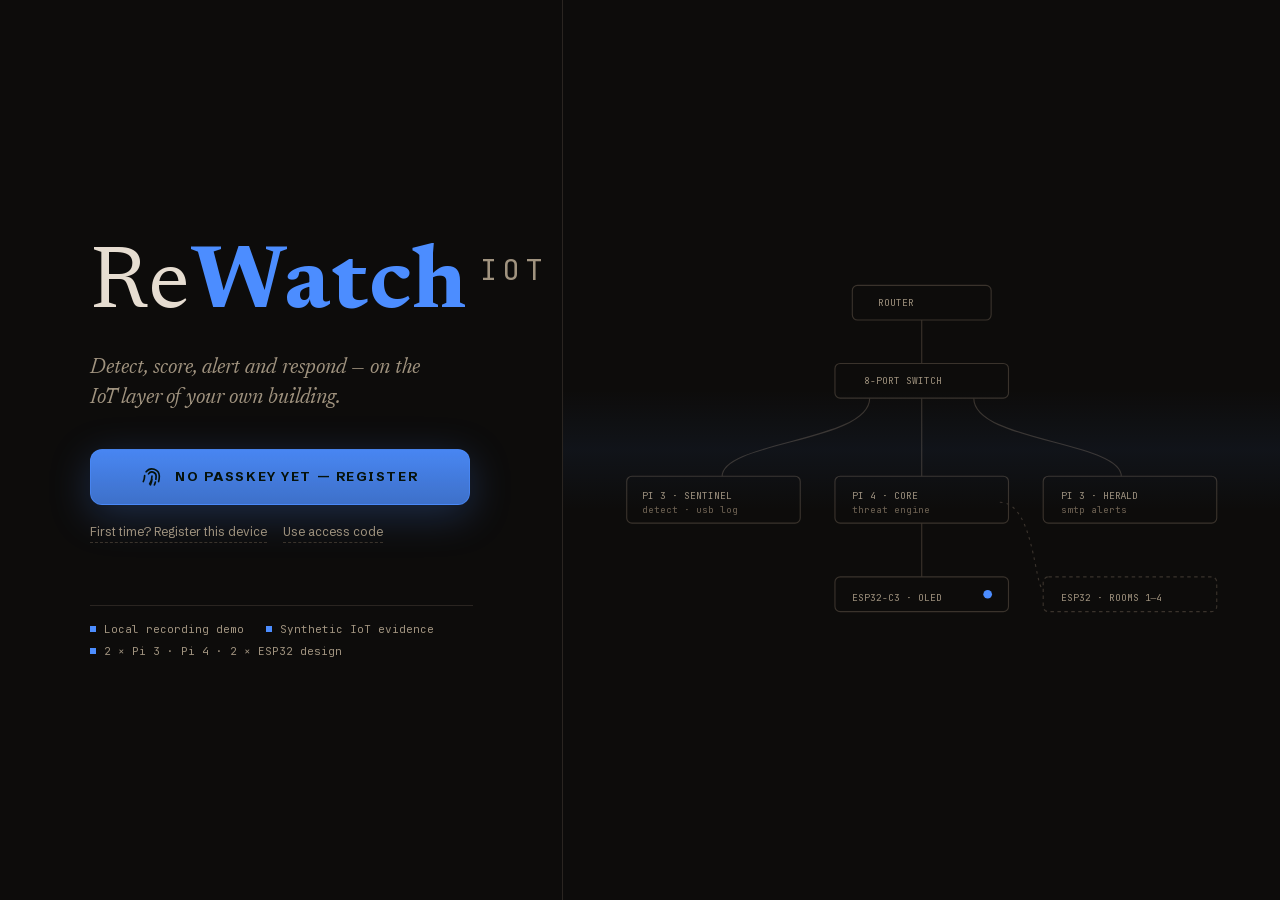
==== demo/web/index.html @ 4cba845a "feat: complete local IoT demo, trusted controls and deployment guides" ====
<!doctype html>
<html lang="en" data-band="BLUE">
<head>
<meta charset="utf-8">
<meta name="viewport" content="width=device-width,initial-scale=1">
<meta name="color-scheme" content="dark">
<meta name="theme-color" content="#0d0c0b">
<title>ReWatch IoT</title>
<link rel="icon" href="assets/favicon.svg" type="image/svg+xml">
<link rel="stylesheet" href="assets/rewatch.css">
<link rel="stylesheet" href="assets/devices.css">
</head>
<body>

<!-- ═══════════════════════ lock screen (passkey) ═══════════════════════ -->
<section id="lock" aria-label="Sign in">
  <div class="lk-left">
    <div class="wordmark">Re<b>Watch</b><sup>IOT</sup></div>
    <p class="tag">Detect, score, alert and respond — on the IoT layer of your own building.</p>
    <button class="btn-pk" id="lk-unlock" type="button">
      <svg viewBox="0 0 24 24" fill="none" stroke="currentColor" stroke-width="1.8" stroke-linecap="round"><path d="M12 11c0 3.5-1 6.5-2.6 8.6M8.2 8.6A4.5 4.5 0 0 1 16.5 11c0 1.2-.1 2.4-.3 3.5M5.6 6.4A8 8 0 0 1 20 11c0 2.3-.3 4.3-.8 6M4 10.5c-.1 2.6-.6 4.9-1.5 6.5M12 14.5c-.2 2.3-.8 4.4-1.7 6M15.7 17.5c-.3 1.2-.6 2.2-1.1 3.2"/></svg>
      <span id="lk-label">UNLOCK WITH PASSKEY</span>
    </button>
    <div class="lk-alt">
      <button type="button" id="lk-show-reg">First time? Register this device</button>
      <button type="button" id="lk-show-code">Use access code</button>
    </div>
    <form class="lk-form" id="lk-reg" hidden autocomplete="off">
      <input id="lk-token" placeholder="enrolment code from start.sh" aria-label="Enrolment code">
      <button type="submit">Register</button>
    </form>
    <form class="lk-form" id="lk-code" hidden autocomplete="off">
      <input id="lk-code-in" placeholder="access code" inputmode="numeric" aria-label="Access code">
      <button type="submit">Enter</button>
    </form>
    <div class="lk-msg" id="lk-msg" role="status"></div>
    <div class="lk-facts">
      <span>Local recording demo</span><span>Synthetic IoT evidence</span><span>2 × Pi 3 · Pi 4 · 2 × ESP32 design</span>
    </div>
  </div>
  <div class="lk-right" aria-hidden="true">
    <div class="lk-scan"></div>
    <svg viewBox="0 0 760 420" fill="none" stroke="#3a332c" stroke-width="1.3">
      <g font-family="JetBrains Mono, monospace" font-size="11" fill="#a0937f" stroke="none">
        <text x="330" y="44">ROUTER</text><text x="314" y="134">8-PORT SWITCH</text>
        <text x="58" y="266">PI 3 · SENTINEL</text><text x="58" y="282" fill="#6f6354">detect · usb log</text>
        <text x="300" y="266">PI 4 · CORE</text><text x="300" y="282" fill="#6f6354">threat engine</text>
        <text x="540" y="266">PI 3 · HERALD</text><text x="540" y="282" fill="#6f6354">smtp alerts</text>
        <text x="300" y="384">ESP32-C3 · OLED</text><text x="540" y="384">ESP32 · ROOMS 1–4</text>
      </g>
      <rect x="300" y="20" width="160" height="40" rx="6"/><rect x="280" y="110" width="200" height="40" rx="6"/>
      <path d="M380 60v50"/><path d="M320 150C320 200 150 200 150 240M380 150v90M440 150c0 50 170 50 170 90"/>
      <rect x="40" y="240" width="200" height="54" rx="6"/><rect x="280" y="240" width="200" height="54" rx="6"/><rect x="520" y="240" width="200" height="54" rx="6"/>
      <path d="M380 294v62"/><rect x="280" y="356" width="200" height="40" rx="6"/>
      <rect x="520" y="356" width="200" height="40" rx="6" stroke-dasharray="4 4"/>
      <path d="M470 270c40 0 40 100 50 100" stroke-dasharray="3 5"/>
      <circle cx="456" cy="376" r="5" fill="var(--accent)" stroke="none" class="fp-pulse"/>
    </svg>
  </div>
</section>

<!-- ═══════════════════════════ dashboard ═══════════════════════════ -->
<div id="app" hidden>
  <header class="top">
    <div class="wordmark">Re<b>Watch</b></div>
    <span class="pill connecting" id="conn"><i></i><span>CONNECTING</span></span>
    <span class="pill bandpill" id="bandpill"><i></i><span>—</span></span>
    <span class="sp"></span>
    <nav class="toplinks">
      <a href="reports.html">Reports · 5h</a>
      <a href="manual.html">Manual</a>
      <a href="debug.html">Debug</a>
      <button type="button" id="lock-btn">Lock</button>
    </nav>
    <span class="clock" id="clock">--:--:--</span>
  </header>

  <main class="grid">
    <!-- risk / threat engine -->
    <section class="panel p-risk" aria-label="Threat engine">
      <h2>Threat engine <small id="risk-sub">score 0–100</small></h2>
      <div class="risk-head">
        <div class="score" id="score">—<small>/100</small></div>
        <div>
          <div class="bandword" id="bandword">—</div>
        </div>
      </div>
      <div class="reason" id="reason">Waiting for the Pi 4 threat engine…</div>
      <div class="gwrap"><canvas id="graph"></canvas><span class="gleg" id="gleg">last 10 min</span></div>
      <div class="engine" aria-label="Risk engine contributions">
        <div class="eh"><span>Risk engine · live inputs</span><span id="eng-meta">½-life 60 s</span></div>
        <div class="contrib" id="contrib"></div>
        <div class="scale" id="scale"><b style="width:30%;background:var(--green)"></b><b style="width:40%;background:var(--yellow)"></b><b style="width:30%;background:var(--red)"></b><span class="needle" id="needle" style="left:0"></span></div>
        <div class="scale-l"><span>0 green</span><span>30 yellow</span><span>70 red</span><span>100</span></div>
      </div>
    </section>

    <!-- incident + indicator twin -->
    <section class="panel p-inc" aria-label="Incident response">
      <h2>Incident response <span class="sp"></span><small id="inc-id"></small></h2>
      <div id="inc"></div>
      <div class="hw">
        <div class="oled" title="Live twin of the ESP32-C3 OLED panel"><canvas id="oled" width="128" height="64"></canvas></div>
        <div class="hw-meta">
          <span><b>ESP32-C3 mini</b> · OLED + NeoPixel</span>
          <span class="neo"><i id="neo"></i><span id="neo-word">—</span></span>
          <span class="mono dim" id="hw-link">USB serial · 115200</span>
        </div>
      </div>
    </section>

    <!-- topology -->
    <section class="panel p-topo" aria-label="IoT topology">
      <h2>IoT topology <small id="topo-sub">logical relationships</small></h2>
      <p id="device-status" role="status">Loading device policy…</p>
      <div class="topology-layout"><div id="inventory-map" aria-label="Selectable IoT devices"></div><aside id="device-detail" aria-label="Selected device"></aside></div>
    </section>

    <!-- rooms -->
    <section class="panel" aria-label="IoT devices">
      <h2>Rooms · AC controllers <span class="sp"></span><small id="rooms-sub"></small></h2>
      <div class="rooms" id="rooms"></div>
    </section>

    <!-- events -->
    <section class="panel" aria-label="Alerts and events">
      <h2>Alerts &amp; events <span class="sp"></span><small id="ev-count"></small></h2>
      <div class="chips" id="chips">
        <button type="button" data-f="all" class="on">All</button>
        <button type="button" data-f="detect">Detections</button>
        <button type="button" data-f="incident">Incidents</button>
        <button type="button" data-f="mail">E-mail</button>
        <button type="button" data-f="system">System</button>
      </div>
      <ul class="feed" id="feed"></ul>
    </section>

    <!-- fleet -->
    <section class="panel" aria-label="Fleet">
      <h2>Fleet <span class="sp"></span><small id="fleet-sub"></small></h2>
      <div class="fleet" id="fleet"></div>
      <div class="ctrls" id="ctrls">
        <button class="btn" type="button" id="c-mail">Send test e-mail</button>
        <button class="btn" type="button" id="c-spike">Simulate: Room 1 AC spike</button>
        <button class="btn" type="button" id="c-reset">Simulate: restore setpoints</button>
        <button class="btn" type="button" id="c-replay">Replay recording sequence</button>
        <button class="btn" type="button" id="c-blackhat" aria-pressed="false">Black Hat feed: OFF</button>
        <button class="btn" type="button" id="c-firmware">Simulate firmware metadata change</button>
        <p id="c-note">SIMULATION · Start/replay: devices at 20 s → AC spike at 30 s → RED → 20 s to acknowledge. Refresh reconnects; Replay resets the shared scene, not saved reports. Black Hat feed is synthetic.</p>
        <p id="mail-status" role="status">E-mail previews only unless local SMTP is enabled. System summaries every 5 minutes.</p>
      </div>
    </section>
  </main>

  <footer class="strip">
    <span><b id="f-events">0</b> events · 5 h</span>
    <span><b id="f-open">0</b> open incident</span>
    <span>bus <b id="f-rate">0</b> msg/s</span>
    <span class="sp"></span>
    <span id="f-ver">ReWatch IoT</span>
  </footer>
</div>

<div id="flash"></div>
<div id="toast" aria-live="polite"></div>

<script src="assets/core.js"></script>
<script src="assets/devices.js"></script>
<script src="assets/live.js"></script>
</body>
</html>
---- demo/web/assets/rewatch.css ----
/* ReWatch IoT — operator console. Self-hosted fonts, no CDN, no framework. */
@font-face{font-family:"Schibsted Grotesk";src:url("fonts/schibsted-grotesk-var.woff2") format("woff2");font-weight:400 900;font-display:swap}
@font-face{font-family:"JetBrains Mono";src:url("fonts/jetbrains-mono-var.woff2") format("woff2");font-weight:100 800;font-display:swap}
@font-face{font-family:"Newsreader";src:url("fonts/newsreader-400.woff2") format("woff2");font-weight:400;font-display:swap}
@font-face{font-family:"Newsreader";src:url("fonts/newsreader-700.woff2") format("woff2");font-weight:700;font-display:swap}
@font-face{font-family:"Newsreader";src:url("fonts/newsreader-italic-400.woff2") format("woff2");font-weight:400;font-style:italic;font-display:swap}

:root{
  --bg:#0d0c0b; --bg-2:#11100e; --panel:#171512; --panel-2:#1c1916; --line:#2a2521; --line-2:#3a332c;
  --text:#e6ddd1; --muted:#a0937f; --dim:#6f6354;
  --green:#34d27b; --blue:#4c8dff; --yellow:#f2c230; --red:#ff4a3d; --purple:#b45cff;
  --accent:var(--green); --accent-rgb:52,210,123;
  --serif:"Newsreader","Times New Roman",serif;
  --sans:"Schibsted Grotesk",system-ui,Arial,sans-serif;
  --mono:"JetBrains Mono",ui-monospace,Menlo,Consolas,monospace;
  --r:10px; --gap:12px;
  color-scheme:dark;
}
html[data-band=BLUE]{--accent:var(--blue);--accent-rgb:76,141,255}
html[data-band=YELLOW]{--accent:var(--yellow);--accent-rgb:242,194,48}
html[data-band=RED]{--accent:var(--red);--accent-rgb:255,74,61}
html[data-band=PURPLE]{--accent:var(--purple);--accent-rgb:180,92,255}

*{box-sizing:border-box}
html,body{margin:0;height:100%}
body{background:var(--bg);color:var(--text);font:13px/1.45 var(--sans);-webkit-font-smoothing:antialiased;overflow-x:hidden}
body::before{content:"";position:fixed;inset:0;pointer-events:none;z-index:0;
  background:radial-gradient(1200px 600px at 15% -10%,rgba(var(--accent-rgb),.10),transparent 60%),
             radial-gradient(900px 500px at 110% 110%,rgba(var(--accent-rgb),.06),transparent 60%);
  transition:background 1s}
a{color:inherit}
button{font:inherit;color:inherit;cursor:pointer}
.mono{font-family:var(--mono)}
.dim{color:var(--dim)} .muted{color:var(--muted)}
[hidden]{display:none!important}
::selection{background:rgba(var(--accent-rgb),.3)}
:focus-visible{outline:2px solid rgba(var(--accent-rgb),.8);outline-offset:2px}

/* ── wordmark ─────────────────────────────────────────────────────────────── */
.wordmark{font-family:var(--serif);font-weight:400;letter-spacing:.02em;white-space:nowrap}
.wordmark b{font-weight:700;color:var(--accent);transition:color .6s}
.wordmark sup{font-family:var(--mono);font-size:.32em;letter-spacing:.2em;color:var(--muted);vertical-align:top;margin-left:.4em;position:relative;top:.5em}

/* ── lock screen ──────────────────────────────────────────────────────────── */
#lock{position:fixed;inset:0;z-index:50;display:grid;grid-template-columns:minmax(380px,44%) 1fr;background:var(--bg)}
#lock .lk-left{display:flex;flex-direction:column;justify-content:center;padding:0 7vw;border-right:1px solid var(--line);position:relative;z-index:1}
#lock .wordmark{font-size:clamp(56px,7vw,112px);line-height:1}
#lock .tag{font-family:var(--serif);font-style:italic;font-size:21px;color:var(--muted);margin:22px 0 34px;max-width:30ch}
.btn-pk{display:flex;align-items:center;justify-content:center;gap:12px;width:min(380px,100%);height:56px;border-radius:12px;border:1px solid rgba(var(--accent-rgb),.6);
  background:linear-gradient(180deg,rgba(var(--accent-rgb),.95),rgba(var(--accent-rgb),.78));color:#06120b;font-weight:700;letter-spacing:.12em;font-size:13px;
  box-shadow:0 10px 40px rgba(var(--accent-rgb),.25);transition:transform .15s,box-shadow .2s}
.btn-pk:hover{transform:translateY(-1px);box-shadow:0 14px 50px rgba(var(--accent-rgb),.35)}
.btn-pk svg{width:22px;height:22px}
.lk-alt{margin-top:16px;display:flex;gap:16px;flex-wrap:wrap;font-size:12px;color:var(--muted)}
.lk-alt button{background:none;border:0;border-bottom:1px dashed var(--line-2);padding:2px 0;color:var(--muted)}
.lk-alt button:hover{color:var(--text)}
.lk-form{margin-top:14px;display:flex;gap:8px;width:min(380px,100%)}
.lk-form input{flex:1;height:40px;border-radius:8px;border:1px solid var(--line-2);background:var(--panel);color:var(--text);padding:0 12px;font:13px var(--mono)}
.lk-form button{height:40px;border-radius:8px;border:1px solid var(--line-2);background:var(--panel-2);padding:0 14px}
.lk-msg{min-height:20px;margin-top:12px;font:12px var(--mono);color:var(--muted)}
.lk-msg.err{color:var(--red)}
.lk-facts{margin-top:30px;padding-top:16px;border-top:1px solid var(--line);display:flex;flex-wrap:wrap;gap:8px 22px;font:11px var(--mono);color:var(--muted)}
.lk-facts span::before{content:"";display:inline-block;width:6px;height:6px;background:var(--accent);margin-right:8px;vertical-align:1px}
#lock .lk-right{position:relative;display:flex;align-items:center;justify-content:center;overflow:hidden}
#lock .lk-right svg{width:min(760px,92%);height:auto}
.lk-scan{position:absolute;left:0;right:0;height:120px;background:linear-gradient(180deg,transparent,rgba(var(--accent-rgb),.06),transparent);animation:scan 6s linear infinite;pointer-events:none}
@keyframes scan{from{top:-120px}to{top:100%}}
.fp-pulse{animation:fp 1.2s ease-in-out infinite}
@keyframes fp{50%{opacity:.35}}

/* ── app chrome ───────────────────────────────────────────────────────────── */
#app{position:relative;z-index:1;min-height:100vh;display:flex;flex-direction:column}
header.top{height:52px;display:flex;align-items:center;gap:14px;padding:0 18px;border-bottom:1px solid var(--line);background:rgba(13,12,11,.85);backdrop-filter:blur(10px);position:sticky;top:0;z-index:10}
header.top .wordmark{font-size:24px}
.pill{display:inline-flex;align-items:center;gap:7px;height:26px;padding:0 11px;border-radius:999px;border:1px solid var(--line-2);font:600 11px var(--mono);letter-spacing:.1em;text-transform:uppercase;white-space:nowrap}
.pill i{width:7px;height:7px;border-radius:50%;background:currentColor;box-shadow:0 0 10px currentColor}
.pill.live{color:var(--green)} .pill.stale{color:var(--yellow)} .pill.offline{color:var(--red)} .pill.connecting{color:var(--blue)}
.pill.live i{animation:breathe 2s ease-in-out infinite}
@keyframes breathe{50%{opacity:.35}}
.bandpill{color:var(--accent);border-color:rgba(var(--accent-rgb),.5);background:rgba(var(--accent-rgb),.10)}
html[data-band=RED] .bandpill{animation:redblink .5s steps(2,start) infinite}
@keyframes redblink{to{background:rgba(var(--accent-rgb),.35)}}
.sp{flex:1}
.toplinks{display:flex;gap:4px}
.toplinks a,.toplinks button{display:inline-flex;align-items:center;height:30px;padding:0 12px;border-radius:8px;border:1px solid transparent;background:none;text-decoration:none;color:var(--muted);font:600 11px var(--sans);letter-spacing:.12em;text-transform:uppercase}
.toplinks a:hover,.toplinks button:hover{color:var(--text);border-color:var(--line-2)}
.clock{font:500 13px var(--mono);color:var(--muted);min-width:9ch;text-align:right}

main.grid{flex:1;display:grid;gap:var(--gap);padding:var(--gap);
  grid-template-columns:minmax(0,1fr) minmax(0,1fr) minmax(0,1.25fr);
  grid-template-rows:minmax(430px,auto) minmax(330px,1fr)}
.panel{position:relative;background:linear-gradient(180deg,var(--panel),var(--bg-2));border:1px solid var(--line);border-radius:var(--r);padding:14px 16px;min-width:0;overflow:hidden}
.panel>h2{margin:0 0 10px;display:flex;align-items:center;gap:8px;font:700 11px var(--sans);letter-spacing:.16em;text-transform:uppercase;color:var(--muted)}
.panel>h2 small{font:500 10px var(--mono);letter-spacing:.04em;text-transform:none;color:var(--dim)}
.panel>h2 .sp{flex:1}
.p-risk{border-top:2px solid rgba(var(--accent-rgb),.7);transition:border-color .6s}

/* ── risk ─────────────────────────────────────────────────────────────────── */
.risk-head{display:flex;align-items:flex-end;gap:16px}
.score{font:700 92px/0.85 var(--serif);color:var(--accent);font-variant-numeric:tabular-nums;transition:color .6s;text-shadow:0 0 40px rgba(var(--accent-rgb),.25)}
.score small{font:500 18px var(--mono);color:var(--dim);margin-left:6px}
.bandword{font:700 22px var(--serif);color:var(--accent);letter-spacing:.06em}
.reason{font:italic 16px/1.35 var(--serif);color:var(--muted);margin-top:4px;min-height:44px;max-width:44ch}
.gwrap{position:relative;margin-top:10px;height:150px;border-radius:8px;background:rgba(0,0,0,.25);border:1px solid var(--line)}
.gwrap canvas{position:absolute;inset:0;width:100%;height:100%}
.gleg{position:absolute;left:10px;bottom:6px;font:10px var(--mono);color:var(--dim)}

/* the risk-engine patch: frosted glass that floats over the graph corner */
.engine{position:relative;margin-top:12px;padding:12px 14px;border-radius:10px;border:1px solid rgba(255,255,255,.07);
  background:linear-gradient(135deg,rgba(var(--accent-rgb),.10),rgba(255,255,255,.02));backdrop-filter:blur(14px) saturate(130%);-webkit-backdrop-filter:blur(14px) saturate(130%);
  box-shadow:inset 0 1px 0 rgba(255,255,255,.05),0 10px 30px rgba(0,0,0,.25)}
.engine::before{content:"";position:absolute;inset:-30px;z-index:-1;background:radial-gradient(160px 80px at 20% 30%,rgba(var(--accent-rgb),.25),transparent 70%);filter:blur(24px)}
.engine .eh{display:flex;justify-content:space-between;font:700 10px var(--sans);letter-spacing:.16em;text-transform:uppercase;color:var(--muted);margin-bottom:8px}
.engine .eh span:last-child{font:500 10px var(--mono);letter-spacing:0;text-transform:none;color:var(--dim)}
.contrib{display:grid;grid-template-columns:86px 1fr 34px;gap:4px 10px;align-items:center;font-size:12px}
.contrib .k{font:600 10px var(--mono);text-transform:uppercase;color:var(--muted);letter-spacing:.06em;overflow:hidden;text-overflow:ellipsis;white-space:nowrap}
.contrib .bar{height:6px;border-radius:3px;background:rgba(255,255,255,.06);overflow:hidden}
.contrib .bar i{display:block;height:100%;border-radius:3px;background:var(--accent);transition:width .6s cubic-bezier(.2,.8,.2,1)}
.contrib .v{font:600 11px var(--mono);text-align:right}
.contrib .t{grid-column:1/-1;margin:-2px 0 4px;font-size:11px;color:var(--dim);white-space:nowrap;overflow:hidden;text-overflow:ellipsis}
.engine .quiet{font:italic 14px var(--serif);color:var(--dim)}
.scale{display:flex;margin-top:10px;height:6px;border-radius:3px;overflow:hidden;position:relative}
.scale b{display:block;height:100%}
.scale .needle{position:absolute;top:-4px;width:2px;height:14px;background:var(--text);border-radius:1px;transition:left .6s cubic-bezier(.2,.8,.2,1);box-shadow:0 0 8px var(--text)}
.scale-l{display:flex;justify-content:space-between;font:10px var(--mono);color:var(--dim);margin-top:4px}

/* ── incident ─────────────────────────────────────────────────────────────── */
.p-inc{display:flex;flex-direction:column}
.inc-body{display:flex;gap:18px;align-items:center}
.ring{position:relative;width:150px;height:150px;flex:none}
.ring svg{width:100%;height:100%;transform:rotate(-90deg)}
.ring .rv{position:absolute;inset:0;display:flex;flex-direction:column;align-items:center;justify-content:center}
.ring .rv b{font:700 34px var(--mono);font-variant-numeric:tabular-nums}
.ring .rv span{font:600 10px var(--sans);letter-spacing:.14em;text-transform:uppercase;color:var(--muted)}
.inc-txt h3{margin:0 0 6px;font:700 19px/1.25 var(--serif)}
.inc-txt p{margin:0;color:var(--muted);font-size:12px}
.steps{display:flex;gap:6px;margin:14px 0 12px;flex-wrap:wrap}
.step{flex:1;min-width:88px;padding:7px 9px;border-radius:8px;border:1px solid var(--line);background:rgba(0,0,0,.2);font-size:11px;color:var(--dim);transition:all .4s}
.step b{display:block;font:600 9px var(--mono);letter-spacing:.12em;text-transform:uppercase;margin-bottom:2px}
.step.done{color:var(--text);border-color:rgba(var(--accent-rgb),.45);background:rgba(var(--accent-rgb),.08)}
.step.now{color:var(--text);border-color:var(--accent);box-shadow:0 0 0 1px rgba(var(--accent-rgb),.35),0 0 24px rgba(var(--accent-rgb),.18)}
.inc-act{display:flex;gap:8px;margin-top:auto}
.btn{height:44px;padding:0 18px;border-radius:10px;border:1px solid var(--line-2);background:var(--panel-2);font:700 12px var(--sans);letter-spacing:.14em;text-transform:uppercase;transition:all .15s}
.btn:hover:not(:disabled){border-color:var(--text)}
.btn:disabled{opacity:.35;cursor:not-allowed}
.btn.primary{flex:1;background:var(--accent);border-color:var(--accent);color:#0b0a09;box-shadow:0 8px 30px rgba(var(--accent-rgb),.3)}
.btn.primary:not(:disabled){animation:ackpulse 1.6s ease-in-out infinite}
@keyframes ackpulse{50%{box-shadow:0 8px 40px rgba(var(--accent-rgb),.55)}}
.calm{display:flex;align-items:center;gap:16px;padding:6px 0 12px}
.calm .shield{width:64px;height:64px;color:var(--accent)}
.calm h3{margin:0;font:700 19px var(--serif)} .calm p{margin:2px 0 0;color:var(--muted);font-size:12px}
.hw{display:flex;gap:16px;align-items:center;margin-top:14px;padding-top:12px;border-top:1px solid var(--line)}
.oled{flex:none;padding:8px;border-radius:8px;background:#050506;border:1px solid #26262a;box-shadow:inset 0 0 20px rgba(0,0,0,.8)}
.oled canvas{display:block;width:256px;height:128px;image-rendering:pixelated}
.hw-meta{font-size:12px;color:var(--muted);display:flex;flex-direction:column;gap:8px}
.hw-meta b{color:var(--text);font-weight:600}
.neo{display:flex;align-items:center;gap:10px}
.neo i{width:18px;height:18px;border-radius:50%;background:#111;border:1px solid #333;transition:background .08s,box-shadow .08s}

/* ── topology ─────────────────────────────────────────────────────────────── */
.p-topo{grid-row:span 1}
#topo{width:100%;height:calc(100% - 26px);min-height:380px}
#topo text{font-family:var(--mono)}
.t-node rect{fill:#141210;stroke:var(--line-2);stroke-width:1.2;transition:stroke .4s,fill .4s}
.t-node .tt{fill:var(--text);font-size:11px;font-weight:700;font-family:var(--sans)}
.t-node .ts{fill:var(--muted);font-size:9.5px}
.t-node .led{transition:fill .3s}
.t-node.off rect{stroke-dasharray:4 3;opacity:.6}
.t-node.warn rect{stroke:var(--yellow);fill:rgba(242,194,48,.07)}
.t-node.crit rect{stroke:var(--red);fill:rgba(255,74,61,.10);animation:critstroke .5s steps(2,start) infinite}
.t-node.fix rect{stroke:var(--purple);fill:rgba(180,92,255,.10)}
.t-node.atk rect{stroke:var(--red);fill:rgba(255,74,61,.08)}
@keyframes critstroke{to{stroke:rgba(255,74,61,.25)}}
.t-edge{fill:none;stroke:#3a332c;stroke-width:1.4}
.t-edge.wifi{stroke-dasharray:3 4}
.t-edge.hot{stroke:var(--accent)}
.t-port{fill:var(--dim);font-size:9px}
.t-pkt{fill:var(--accent);filter:drop-shadow(0 0 4px var(--accent))}
.t-zone{fill:rgba(255,255,255,.015);stroke:var(--line);stroke-dasharray:2 5}
.t-zl{fill:var(--dim);font-size:9.5px;letter-spacing:.12em}

/* ── rooms ────────────────────────────────────────────────────────────────── */
.rooms{display:grid;grid-template-columns:repeat(2,minmax(0,1fr));gap:10px}
.room{position:relative;padding:11px 12px 8px;border-radius:9px;border:1px solid var(--line);background:rgba(0,0,0,.18);transition:border-color .4s,background .4s}
.room .rn{display:flex;justify-content:space-between;align-items:center;font:600 11px var(--sans);letter-spacing:.1em;text-transform:uppercase;color:var(--muted)}
.room .rt{font:700 30px/1.1 var(--mono);font-variant-numeric:tabular-nums;margin-top:4px}
.room .rt small{font-size:13px;color:var(--dim);margin-left:2px}
.room .rs{font:11px var(--mono);color:var(--dim);display:flex;justify-content:space-between}
.room canvas{display:block;width:100%;height:36px;margin-top:4px}
.room.warn{border-color:rgba(242,194,48,.6);background:rgba(242,194,48,.05)}
.room.warn .rt{color:var(--yellow)}
.room.critical{border-color:var(--red);background:rgba(255,74,61,.08);animation:roomcrit 1s ease-in-out infinite}
.room.critical .rt{color:var(--red)}
.room.off{opacity:.45}
@keyframes roomcrit{50%{background:rgba(255,74,61,.16)}}
.vchip{font:600 9px var(--mono);letter-spacing:.06em;padding:2px 6px;border-radius:4px;border:1px solid var(--line-2);color:var(--dim)}
.vchip.ok{color:var(--green);border-color:rgba(52,210,123,.4)}
.vchip.bad{color:var(--red);border-color:rgba(255,74,61,.5)}
.empty{padding:26px 8px;text-align:center;color:var(--dim);font:italic 15px var(--serif)}
.empty code{font:11px var(--mono);font-style:normal;color:var(--muted)}

/* ── events ───────────────────────────────────────────────────────────────── */
.chips{display:flex;gap:4px;margin-bottom:8px;flex-wrap:wrap}
.chips button{height:24px;padding:0 9px;border-radius:6px;border:1px solid var(--line);background:none;color:var(--muted);font:600 10px var(--sans);letter-spacing:.1em;text-transform:uppercase}
.chips button.on{color:var(--text);border-color:var(--accent);background:rgba(var(--accent-rgb),.10)}
.feed{list-style:none;margin:0;padding:0;overflow:auto;max-height:calc(100% - 64px);scrollbar-width:thin;scrollbar-color:var(--line-2) transparent}
.feed li{display:grid;grid-template-columns:8px 64px 1fr;gap:10px;align-items:start;padding:7px 4px;border-bottom:1px solid rgba(255,255,255,.04);animation:rowin .35s ease-out}
.feed li .d{width:8px;height:8px;border-radius:2px;margin-top:5px;background:var(--dim)}
.feed li .tm{font:11px var(--mono);color:var(--dim)}
.feed li .tx{font-size:12.5px;line-height:1.35}
.feed li .tx small{display:block;font:10px var(--mono);color:var(--dim);margin-top:1px;text-transform:uppercase;letter-spacing:.06em}
.feed li.s-critical .d{background:var(--red);box-shadow:0 0 8px var(--red)}
.feed li.s-high .d{background:#ff7a3d}
.feed li.s-medium .d{background:var(--yellow)}
.feed li.s-low .d{background:var(--blue)}
.feed li.s-info .d{background:var(--green)}
.feed li.k-action .d{background:var(--purple);box-shadow:0 0 8px var(--purple)}
@keyframes rowin{from{opacity:0;transform:translateY(-4px)}}

/* ── fleet ────────────────────────────────────────────────────────────────── */
.fleet{display:grid;grid-template-columns:repeat(2,minmax(0,1fr));gap:8px}
.node{padding:9px 11px;border-radius:9px;border:1px solid var(--line);background:rgba(0,0,0,.18)}
.node .nh{display:flex;align-items:center;gap:8px;font:700 12px var(--sans)}
.node .nh i{width:8px;height:8px;border-radius:50%;background:var(--dim)}
.node.on .nh i{background:var(--green);box-shadow:0 0 8px var(--green);animation:breathe 2.4s ease-in-out infinite}
.node.off .nh i{background:var(--blue)}
.node.off{border-style:dashed}
.node .nr{font:10px var(--mono);color:var(--dim);margin-top:3px;white-space:nowrap;overflow:hidden;text-overflow:ellipsis}
.node .nk{font:11px var(--mono);color:var(--muted);margin-top:4px;line-height:1.5}
.node .nk .bad{color:var(--red)} .node .nk .ok{color:var(--green)}
.ctrls{display:flex;gap:6px;flex-wrap:wrap;margin-top:12px;padding-top:10px;border-top:1px solid var(--line)}
.ctrls .btn{height:34px;font-size:10.5px;padding:0 12px}
.ctrls p{width:100%;margin:2px 0 0;font:11px var(--mono);color:var(--dim)}

footer.strip{display:flex;gap:22px;align-items:center;padding:8px 18px;border-top:1px solid var(--line);font:11px var(--mono);color:var(--dim)}
footer.strip b{color:var(--text);font-weight:600}

/* toast */
#toast{position:fixed;right:18px;bottom:46px;z-index:40;display:flex;flex-direction:column;gap:8px;align-items:flex-end}
#toast div{max-width:420px;padding:10px 14px;border-radius:10px;background:rgba(23,21,18,.95);border:1px solid var(--line-2);border-left:3px solid var(--accent);font-size:12.5px;box-shadow:0 10px 30px rgba(0,0,0,.4);animation:rowin .3s}

/* band flash overlay when the band changes */
#flash{position:fixed;inset:0;pointer-events:none;z-index:30;box-shadow:inset 0 0 0 0 rgba(var(--accent-rgb),0);transition:box-shadow .2s}
#flash.on{box-shadow:inset 0 0 120px 10px rgba(var(--accent-rgb),.35)}
html[data-band=RED] #flash{animation:edge 1s ease-in-out infinite}
html[data-band=PURPLE] #flash{box-shadow:inset 0 0 140px 6px rgba(180,92,255,.28)}
@keyframes edge{50%{box-shadow:inset 0 0 120px 6px rgba(255,74,61,.28)}}

/* ── responsive ───────────────────────────────────────────────────────────── */
@media (max-width:1400px){main.grid{grid-template-columns:repeat(2,minmax(0,1fr));grid-template-rows:auto}.p-topo{grid-column:1/-1}#topo{min-height:420px}}
@media (max-width:860px){
  main.grid{grid-template-columns:1fr;padding:10px}
  #lock{grid-template-columns:1fr}#lock .lk-right{display:none}#lock .lk-left{padding:0 22px}
  .toplinks{display:none}.score{font-size:72px}.oled canvas{width:192px;height:96px}
  .inc-body{flex-direction:column;align-items:flex-start}
}
@media (prefers-reduced-motion:reduce){*{animation:none!important;transition:none!important}}
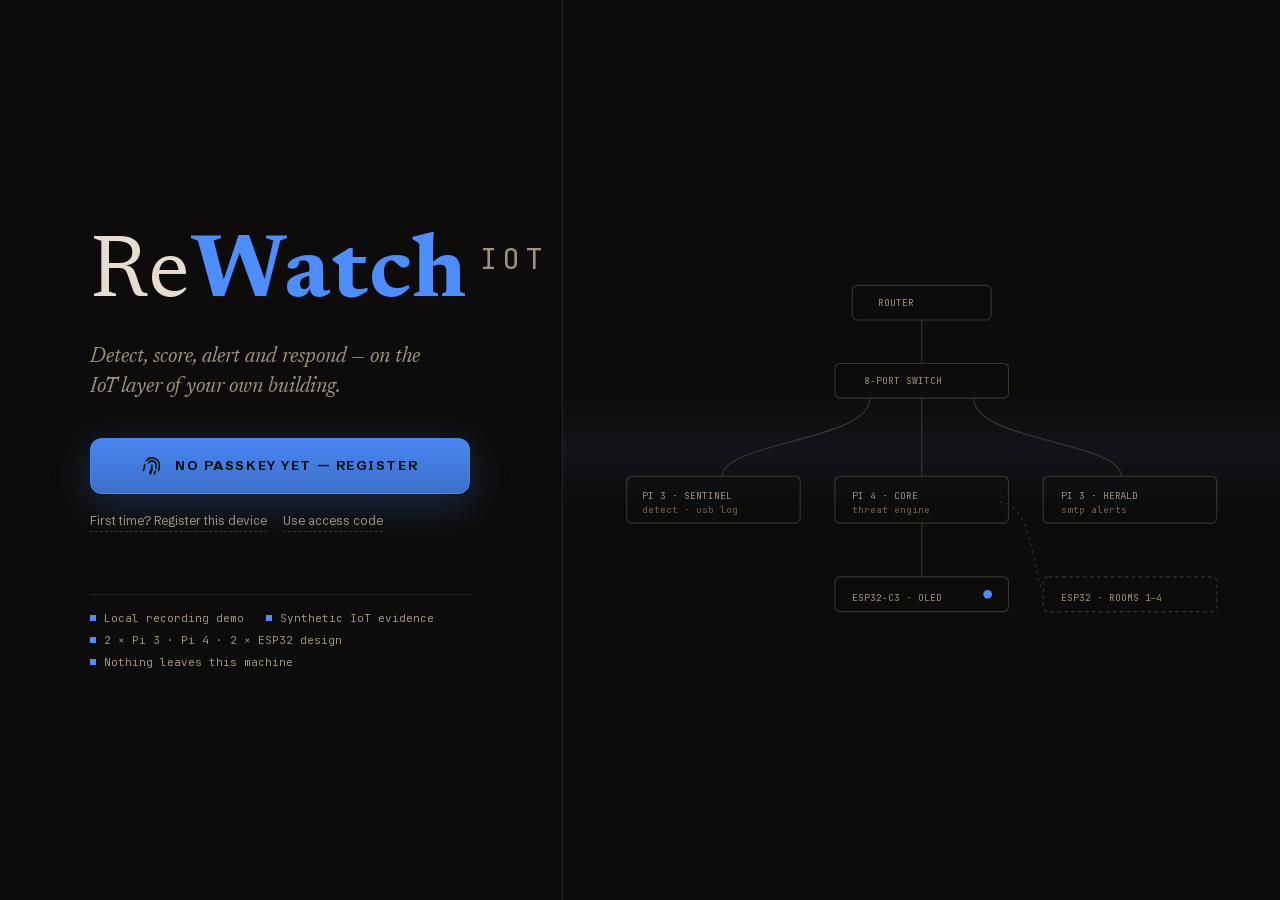
==== commit 9de8c62b: "feat: six-panel operator dashboard with black-box and IoT diagrams Single-screen 3x2 layout: semicir" ====
--- a/demo/web/index.html
+++ b/demo/web/index.html
@@ -10,7 +10,7 @@
 <link rel="stylesheet" href="assets/rewatch.css">
 <link rel="stylesheet" href="assets/devices.css">
 </head>
-<body>
+<body class="dashboard">
 
 <!-- ═══════════════════════ lock screen (passkey) ═══════════════════════ -->
 <section id="lock" aria-label="Sign in">
@@ -35,7 +35,7 @@
     </form>
     <div class="lk-msg" id="lk-msg" role="status"></div>
     <div class="lk-facts">
-      <span>Local recording demo</span><span>Synthetic IoT evidence</span><span>2 × Pi 3 · Pi 4 · 2 × ESP32 design</span>
+      <span>Local recording demo</span><span>Synthetic IoT evidence</span><span>2 × Pi 3 · Pi 4 · 2 × ESP32 design</span><span>Nothing leaves this machine</span>
     </div>
   </div>
   <div class="lk-right" aria-hidden="true">
@@ -76,79 +76,92 @@
   </header>
 
   <main class="grid">
-    <!-- risk / threat engine -->
-    <section class="panel p-risk" aria-label="Threat engine">
-      <h2>Threat engine <small id="risk-sub">score 0–100</small></h2>
-      <div class="risk-head">
-        <div class="score" id="score">—<small>/100</small></div>
-        <div>
-          <div class="bandword" id="bandword">—</div>
+    <!-- 01 ─────────────────────────────────────────────────────────── -->
+    <section class="panel p-risk" data-panel="risk" aria-label="Risk">
+      <h2><span class="section-number">01</span> Risk <small id="risk-sub">score 0–100</small></h2>
+      <div class="risk-dial">
+        <div class="gauge" id="gauge" aria-label="Threat score dial"></div>
+        <div class="risk-readout">
+          <div class="big-score"><span id="score-num">0</span><span class="score-unit">/ 100</span></div>
+          <div class="big-band" id="band-big">—</div>
+          <p class="reason" id="reason">Waiting for the Pi 4 threat engine…</p>
         </div>
       </div>
-      <div class="reason" id="reason">Waiting for the Pi 4 threat engine…</div>
-      <div class="gwrap"><canvas id="graph"></canvas><span class="gleg" id="gleg">last 10 min</span></div>
+      <div class="gwrap">
+        <canvas id="graph" aria-label="Score history — hover for the score and alert at that time"></canvas>
+        <div class="graph-tip" id="graph-tip" hidden></div>
+        <span class="gleg" id="gleg">last 10 min</span>
+      </div>
       <div class="engine" aria-label="Risk engine contributions">
         <div class="eh"><span>Risk engine · live inputs</span><span id="eng-meta">½-life 60 s</span></div>
         <div class="contrib" id="contrib"></div>
-        <div class="scale" id="scale"><b style="width:30%;background:var(--green)"></b><b style="width:40%;background:var(--yellow)"></b><b style="width:30%;background:var(--red)"></b><span class="needle" id="needle" style="left:0"></span></div>
-        <div class="scale-l"><span>0 green</span><span>30 yellow</span><span>70 red</span><span>100</span></div>
       </div>
     </section>
 
-    <!-- incident + indicator twin -->
-    <section class="panel p-inc" aria-label="Incident response">
-      <h2>Incident response <span class="sp"></span><small id="inc-id"></small></h2>
+    <!-- 02 ─────────────────────────────────────────────────────────── -->
+    <section class="panel p-alerts" data-panel="alerts" aria-label="Alerts">
+      <h2><span class="section-number">02</span> Alerts <span class="sp"></span><small id="inc-id"></small></h2>
       <div id="inc"></div>
-      <div class="hw">
+      <div class="chips" id="chips" aria-label="Filter alerts">
+        <button type="button" data-f="all" class="on">All</button>
+        <button type="button" data-f="detect">Detect</button>
+        <button type="button" data-f="incident">Incident</button>
+        <button type="button" data-f="mail">E-mail</button>
+        <button type="button" data-f="system">System</button>
+      </div>
+      <ul class="feed" id="feed" aria-label="Alert page"></ul>
+      <div class="pager"><small id="ev-count"></small><span class="sp"></span><button id="events-prev" type="button" aria-label="Previous alerts">←</button><span id="events-page">0 / 0</span><button id="events-next" type="button" aria-label="Next alerts">→</button></div>
+    </section>
+
+    <!-- 03 ─────────────────────────────────────────────────────────── -->
+    <section class="panel p-blackbox" data-panel="blackbox" aria-label="BlackBox">
+      <h2><span class="section-number">03</span> BlackBox <small>inside the box</small></h2>
+      <div class="bb-wrap" id="blackbox" aria-label="Board schematic and packet flow"></div>
+      <p class="topology-note">Logical wiring · pulses are the local bus, not a sniffed packet trace.</p>
+    </section>
+
+    <!-- 04 ─────────────────────────────────────────────────────────── -->
+    <section class="panel p-connections" data-panel="connections" aria-label="IoT connections">
+      <h2><span class="section-number">04</span> IoT connections <small id="iot-sub">0 devices</small></h2>
+      <div class="im-wrap" id="iotmap" aria-label="External IoT devices and their links"></div>
+      <p class="topology-note">Select a device below to inspect it in section 06.</p>
+    </section>
+
+    <!-- 05 ─────────────────────────────────────────────────────────── -->
+    <section class="panel p-controls" data-panel="controls" aria-label="Controls">
+      <h2><span class="section-number">05</span> Controls <small>operator actions</small></h2>
+      <div class="btn-grid">
+        <button class="btn" type="button" id="btn-demo" title="Simulate an AC spike on the Room 1 rig">▶ Simulate · AC start/stop</button>
+        <button class="btn" type="button" id="btn-clear" title="Clear the on-screen feed and reset setpoints — stored evidence is untouched">✕ Clear · reset view</button>
+        <button class="btn" type="button" id="btn-export" title="Download the last 5 hours of evidence as Markdown">⭳ Export · logs .md</button>
+        <button class="btn" type="button" id="btn-refresh" title="Re-check every device link and the broker">↻ Refresh · recheck links</button>
+        <button class="btn" type="button" id="btn-oled" aria-expanded="false" aria-controls="oled-preview" title="Show what the ESP32-C3 OLED and NeoPixel display right now">▣ OLED + LED</button>
+        <button class="btn" type="button" id="btn-mail" title="Ask Herald to send a test e-mail">✉ Mail test</button>
+        <a class="btn" href="reports.html" title="Open the 5-hour evidence report">▤ Evidence · 5h</a>
+        <button class="btn" type="button" id="btn-replay" title="Restart the scripted sequence — the scene only">⟲ Replay sequence</button>
+        <button class="btn" type="button" id="btn-blackhat" aria-pressed="false" title="Toggle the synthetic detection feed">Black Hat feed: OFF</button>
+        <button class="btn" type="button" id="btn-firmware" title="Simulate a device reporting a new firmware version">⇅ Firmware drill</button>
+      </div>
+      <div class="oled-preview" id="oled-preview" hidden>
         <div class="oled" title="Live twin of the ESP32-C3 OLED panel"><canvas id="oled" width="128" height="64"></canvas></div>
         <div class="hw-meta">
           <span><b>ESP32-C3 mini</b> · OLED + NeoPixel</span>
           <span class="neo"><i id="neo"></i><span id="neo-word">—</span></span>
-          <span class="mono dim" id="hw-link">USB serial · 115200</span>
+          <span class="mono dim">USB serial · 115200</span>
+          <span class="mono dim">GREEN steady · YELLOW 2 Hz · RED 4 Hz · PURPLE 1 Hz · BLUE 0.5 Hz blink</span>
         </div>
       </div>
+      <p id="mail-status" role="status">E-mail preview only · system summaries every 5 min.</p>
+      <p id="c-note">SIMULATION · discovery 20 s → spike 30 s → ACK 20 s. Refresh reconnects; Replay restarts the scene.</p>
+      <p id="ctl-note" role="status">Buttons act on the running simulation; nothing here deletes stored evidence.</p>
     </section>
 
-    <!-- topology -->
-    <section class="panel p-topo" aria-label="IoT topology">
-      <h2>IoT topology <small id="topo-sub">logical relationships</small></h2>
+    <!-- 06 ─────────────────────────────────────────────────────────── -->
+    <section class="panel p-details" data-panel="details" aria-label="IoT details">
+      <h2><span class="section-number">06</span> IoT details <small>selected in section 04</small></h2>
       <p id="device-status" role="status">Loading device policy…</p>
-      <div class="topology-layout"><div id="inventory-map" aria-label="Selectable IoT devices"></div><aside id="device-detail" aria-label="Selected device"></aside></div>
-    </section>
-
-    <!-- rooms -->
-    <section class="panel" aria-label="IoT devices">
-      <h2>Rooms · AC controllers <span class="sp"></span><small id="rooms-sub"></small></h2>
-      <div class="rooms" id="rooms"></div>
-    </section>
-
-    <!-- events -->
-    <section class="panel" aria-label="Alerts and events">
-      <h2>Alerts &amp; events <span class="sp"></span><small id="ev-count"></small></h2>
-      <div class="chips" id="chips">
-        <button type="button" data-f="all" class="on">All</button>
-        <button type="button" data-f="detect">Detections</button>
-        <button type="button" data-f="incident">Incidents</button>
-        <button type="button" data-f="mail">E-mail</button>
-        <button type="button" data-f="system">System</button>
-      </div>
-      <ul class="feed" id="feed"></ul>
-    </section>
-
-    <!-- fleet -->
-    <section class="panel" aria-label="Fleet">
-      <h2>Fleet <span class="sp"></span><small id="fleet-sub"></small></h2>
-      <div class="fleet" id="fleet"></div>
-      <div class="ctrls" id="ctrls">
-        <button class="btn" type="button" id="c-mail">Send test e-mail</button>
-        <button class="btn" type="button" id="c-spike">Simulate: Room 1 AC spike</button>
-        <button class="btn" type="button" id="c-reset">Simulate: restore setpoints</button>
-        <button class="btn" type="button" id="c-replay">Replay recording sequence</button>
-        <button class="btn" type="button" id="c-blackhat" aria-pressed="false">Black Hat feed: OFF</button>
-        <button class="btn" type="button" id="c-firmware">Simulate firmware metadata change</button>
-        <p id="c-note">SIMULATION · Start/replay: devices at 20 s → AC spike at 30 s → RED → 20 s to acknowledge. Refresh reconnects; Replay resets the shared scene, not saved reports. Black Hat feed is synthetic.</p>
-        <p id="mail-status" role="status">E-mail previews only unless local SMTP is enabled. System summaries every 5 minutes.</p>
-      </div>
+      <aside id="device-detail" aria-label="Selected device"></aside>
+      <div id="device-controls"></div>
     </section>
   </main>
 
@@ -156,6 +169,7 @@
     <span><b id="f-events">0</b> events · 5 h</span>
     <span><b id="f-open">0</b> open incident</span>
     <span>bus <b id="f-rate">0</b> msg/s</span>
+    <label class="panel-switch">Panel <select id="panel-select" aria-label="Dashboard panel"><option value="risk">Risk</option><option value="alerts">Alerts</option><option value="blackbox">BlackBox</option><option value="connections">IoT connections</option><option value="controls">Controls</option><option value="details">IoT details</option></select></label>
     <span class="sp"></span>
     <span id="f-ver">ReWatch IoT</span>
   </footer>
@@ -165,7 +179,9 @@
 <div id="toast" aria-live="polite"></div>
 
 <script src="assets/core.js"></script>
+<script src="assets/risk.js"></script>
 <script src="assets/devices.js"></script>
+<script src="assets/topology.js"></script>
 <script src="assets/live.js"></script>
 </body>
 </html>
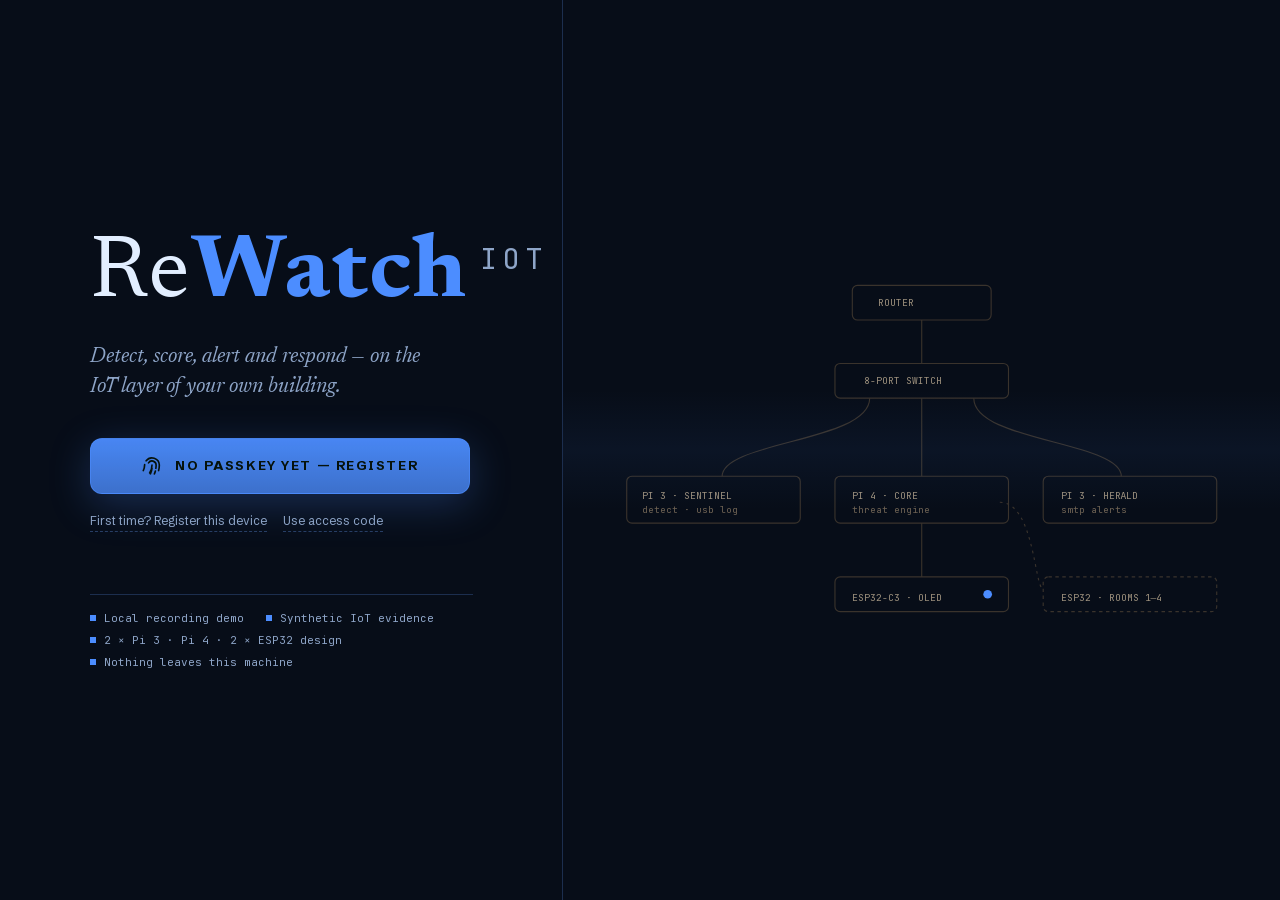
==== commit 6948121a: "fix: ensure blue theme is served and synchronized to demo dashboard - demo_server.py: forward rewatc" ====
--- a/demo/web/index.html
+++ b/demo/web/index.html
@@ -4,7 +4,7 @@
 <meta charset="utf-8">
 <meta name="viewport" content="width=device-width,initial-scale=1">
 <meta name="color-scheme" content="dark">
-<meta name="theme-color" content="#0d0c0b">
+<meta name="theme-color" content="#070d18">
 <title>ReWatch IoT</title>
 <link rel="icon" href="assets/favicon.svg" type="image/svg+xml">
 <link rel="stylesheet" href="assets/rewatch.css">
--- a/demo/web/assets/rewatch.css
+++ b/demo/web/assets/rewatch.css
@@ -6,20 +6,22 @@
 @font-face{font-family:"Newsreader";src:url("fonts/newsreader-italic-400.woff2") format("woff2");font-weight:400;font-style:italic;font-display:swap}
 
 :root{
-  --bg:#0d0c0b; --bg-2:#11100e; --panel:#171512; --panel-2:#1c1916; --line:#2a2521; --line-2:#3a332c;
-  --text:#e6ddd1; --muted:#a0937f; --dim:#6f6354;
-  --green:#34d27b; --blue:#4c8dff; --yellow:#f2c230; --red:#ff4a3d; --purple:#b45cff;
-  --accent:var(--green); --accent-rgb:52,210,123;
+  --bg:#070d18; --bg-2:#0b1322; --panel:#0f1a2e; --panel-2:#15243d; --line:#1c2e4e; --line-2:#273e65;
+  --text:#e2eeff; --muted:#8ea5c8; --dim:#577196;
+  --green:#38bdf8; --blue:#4c8dff; --yellow:#f2c230; --red:#ff4a3d; --purple:#b45cff;
+  --accent:var(--blue); --accent-rgb:76,141,255;
+  --signal:var(--blue);
   --serif:"Newsreader","Times New Roman",serif;
   --sans:"Schibsted Grotesk",system-ui,Arial,sans-serif;
   --mono:"JetBrains Mono",ui-monospace,Menlo,Consolas,monospace;
   --r:10px; --gap:12px;
   color-scheme:dark;
 }
-html[data-band=BLUE]{--accent:var(--blue);--accent-rgb:76,141,255}
-html[data-band=YELLOW]{--accent:var(--yellow);--accent-rgb:242,194,48}
-html[data-band=RED]{--accent:var(--red);--accent-rgb:255,74,61}
-html[data-band=PURPLE]{--accent:var(--purple);--accent-rgb:180,92,255}
+html[data-band=GREEN]{--accent:#38bdf8;--accent-rgb:56,189,248;--signal:#38bdf8}
+html[data-band=BLUE]{--accent:var(--blue);--accent-rgb:76,141,255;--signal:var(--blue)}
+html[data-band=YELLOW]{--accent:var(--yellow);--accent-rgb:242,194,48;--signal:var(--yellow)}
+html[data-band=RED]{--accent:var(--red);--accent-rgb:255,74,61;--signal:var(--red)}
+html[data-band=PURPLE]{--accent:var(--purple);--accent-rgb:180,92,255;--signal:var(--purple)}
 
 *{box-sizing:border-box}
 html,body{margin:0;height:100%}
@@ -70,11 +72,11 @@
 
 /* ── app chrome ───────────────────────────────────────────────────────────── */
 #app{position:relative;z-index:1;min-height:100vh;display:flex;flex-direction:column}
-header.top{height:52px;display:flex;align-items:center;gap:14px;padding:0 18px;border-bottom:1px solid var(--line);background:rgba(13,12,11,.85);backdrop-filter:blur(10px);position:sticky;top:0;z-index:10}
+header.top{height:52px;display:flex;align-items:center;gap:14px;padding:0 18px;border-bottom:1px solid var(--line);background:rgba(7,13,24,.85);backdrop-filter:blur(10px);position:sticky;top:0;z-index:10}
 header.top .wordmark{font-size:24px}
 .pill{display:inline-flex;align-items:center;gap:7px;height:26px;padding:0 11px;border-radius:999px;border:1px solid var(--line-2);font:600 11px var(--mono);letter-spacing:.1em;text-transform:uppercase;white-space:nowrap}
 .pill i{width:7px;height:7px;border-radius:50%;background:currentColor;box-shadow:0 0 10px currentColor}
-.pill.live{color:var(--green)} .pill.stale{color:var(--yellow)} .pill.offline{color:var(--red)} .pill.connecting{color:var(--blue)}
+.pill.live{color:var(--signal, #38bdf8)} .pill.stale{color:var(--yellow)} .pill.offline{color:var(--red)} .pill.connecting{color:var(--blue)}
 .pill.live i{animation:breathe 2s ease-in-out infinite}
 @keyframes breathe{50%{opacity:.35}}
 .bandpill{color:var(--accent);border-color:rgba(var(--accent-rgb),.5);background:rgba(var(--accent-rgb),.10)}
@@ -213,7 +215,7 @@
 .feed li.s-high .d{background:#ff7a3d}
 .feed li.s-medium .d{background:var(--yellow)}
 .feed li.s-low .d{background:var(--blue)}
-.feed li.s-info .d{background:var(--green)}
+.feed li.s-info .d{background:var(--signal, #38bdf8)}
 .feed li.k-action .d{background:var(--purple);box-shadow:0 0 8px var(--purple)}
 @keyframes rowin{from{opacity:0;transform:translateY(-4px)}}
 
@@ -222,12 +224,12 @@
 .node{padding:9px 11px;border-radius:9px;border:1px solid var(--line);background:rgba(0,0,0,.18)}
 .node .nh{display:flex;align-items:center;gap:8px;font:700 12px var(--sans)}
 .node .nh i{width:8px;height:8px;border-radius:50%;background:var(--dim)}
-.node.on .nh i{background:var(--green);box-shadow:0 0 8px var(--green);animation:breathe 2.4s ease-in-out infinite}
+.node.on .nh i{background:var(--signal, #38bdf8);box-shadow:0 0 8px var(--signal, #38bdf8);animation:breathe 2.4s ease-in-out infinite}
 .node.off .nh i{background:var(--blue)}
 .node.off{border-style:dashed}
 .node .nr{font:10px var(--mono);color:var(--dim);margin-top:3px;white-space:nowrap;overflow:hidden;text-overflow:ellipsis}
 .node .nk{font:11px var(--mono);color:var(--muted);margin-top:4px;line-height:1.5}
-.node .nk .bad{color:var(--red)} .node .nk .ok{color:var(--green)}
+.node .nk .bad{color:var(--red)} .node .nk .ok{color:var(--signal, #38bdf8)}
 .ctrls{display:flex;gap:6px;flex-wrap:wrap;margin-top:12px;padding-top:10px;border-top:1px solid var(--line)}
 .ctrls .btn{height:34px;font-size:10.5px;padding:0 12px}
 .ctrls p{width:100%;margin:2px 0 0;font:11px var(--mono);color:var(--dim)}
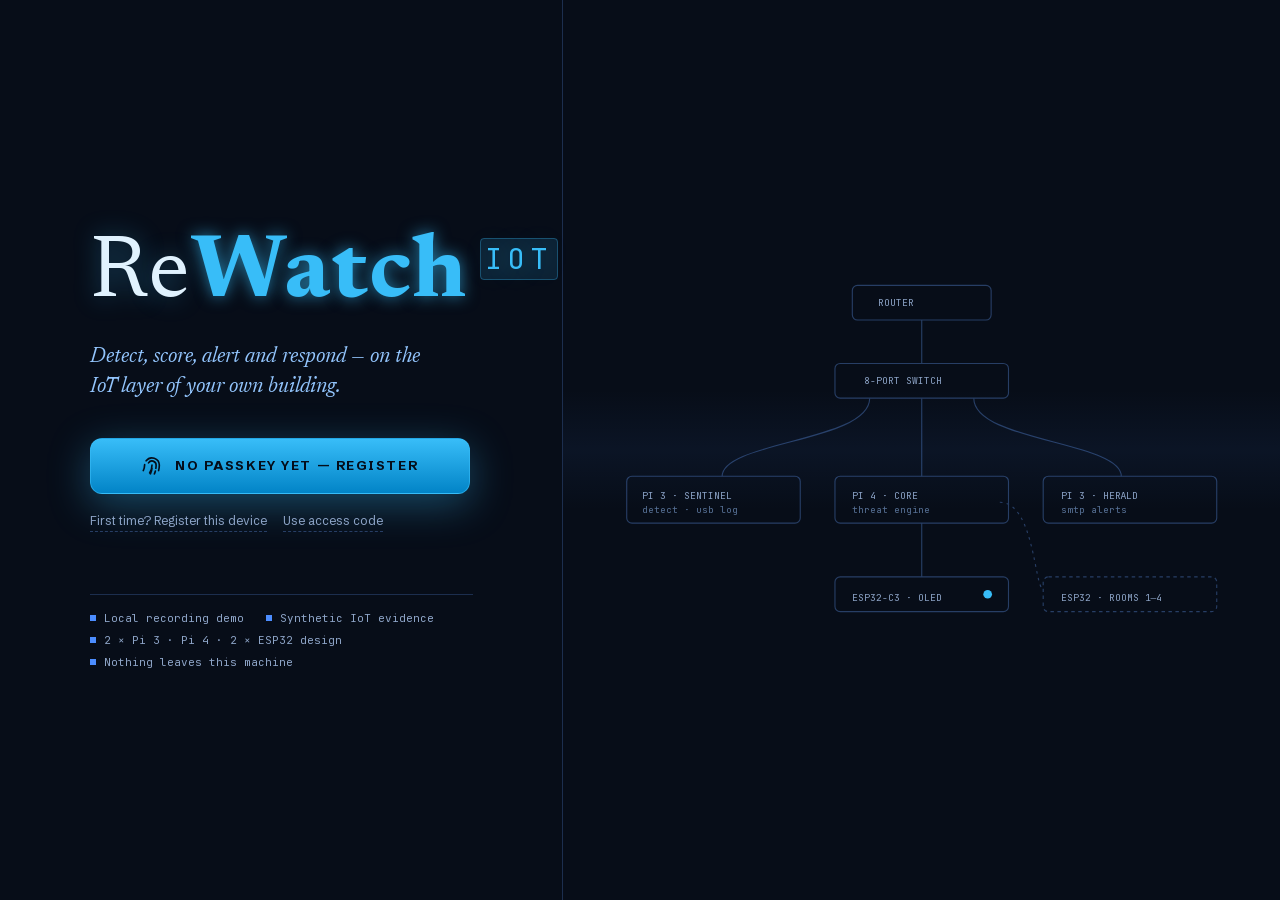
==== commit 61b7462f: "feat: cyber blue lock schematic and branding, 5-20 baseline busy score, crazy blackhat feed" ====
--- a/demo/web/index.html
+++ b/demo/web/index.html
@@ -40,12 +40,12 @@
   </div>
   <div class="lk-right" aria-hidden="true">
     <div class="lk-scan"></div>
-    <svg viewBox="0 0 760 420" fill="none" stroke="#3a332c" stroke-width="1.3">
-      <g font-family="JetBrains Mono, monospace" font-size="11" fill="#a0937f" stroke="none">
+    <svg viewBox="0 0 760 420" fill="none" stroke="#273e65" stroke-width="1.3">
+      <g font-family="JetBrains Mono, monospace" font-size="11" fill="#8ea5c8" stroke="none">
         <text x="330" y="44">ROUTER</text><text x="314" y="134">8-PORT SWITCH</text>
-        <text x="58" y="266">PI 3 · SENTINEL</text><text x="58" y="282" fill="#6f6354">detect · usb log</text>
-        <text x="300" y="266">PI 4 · CORE</text><text x="300" y="282" fill="#6f6354">threat engine</text>
-        <text x="540" y="266">PI 3 · HERALD</text><text x="540" y="282" fill="#6f6354">smtp alerts</text>
+        <text x="58" y="266">PI 3 · SENTINEL</text><text x="58" y="282" fill="#577196">detect · usb log</text>
+        <text x="300" y="266">PI 4 · CORE</text><text x="300" y="282" fill="#577196">threat engine</text>
+        <text x="540" y="266">PI 3 · HERALD</text><text x="540" y="282" fill="#577196">smtp alerts</text>
         <text x="300" y="384">ESP32-C3 · OLED</text><text x="540" y="384">ESP32 · ROOMS 1–4</text>
       </g>
       <rect x="300" y="20" width="160" height="40" rx="6"/><rect x="280" y="110" width="200" height="40" rx="6"/>
@@ -54,7 +54,7 @@
       <path d="M380 294v62"/><rect x="280" y="356" width="200" height="40" rx="6"/>
       <rect x="520" y="356" width="200" height="40" rx="6" stroke-dasharray="4 4"/>
       <path d="M470 270c40 0 40 100 50 100" stroke-dasharray="3 5"/>
-      <circle cx="456" cy="376" r="5" fill="var(--accent)" stroke="none" class="fp-pulse"/>
+      <circle cx="456" cy="376" r="5" fill="#38bdf8" stroke="none" class="fp-pulse"/>
     </svg>
   </div>
 </section>
--- a/demo/web/assets/rewatch.css
+++ b/demo/web/assets/rewatch.css
@@ -39,19 +39,19 @@
 :focus-visible{outline:2px solid rgba(var(--accent-rgb),.8);outline-offset:2px}
 
 /* ── wordmark ─────────────────────────────────────────────────────────────── */
-.wordmark{font-family:var(--serif);font-weight:400;letter-spacing:.02em;white-space:nowrap}
-.wordmark b{font-weight:700;color:var(--accent);transition:color .6s}
-.wordmark sup{font-family:var(--mono);font-size:.32em;letter-spacing:.2em;color:var(--muted);vertical-align:top;margin-left:.4em;position:relative;top:.5em}
+.wordmark{font-family:var(--serif);font-weight:400;letter-spacing:.02em;white-space:nowrap;color:#e0f2fe;text-shadow:0 0 24px rgba(56,189,248,.35)}
+.wordmark b{font-weight:700;color:#38bdf8;text-shadow:0 0 16px rgba(56,189,248,.65);transition:color .6s}
+.wordmark sup{font-family:var(--mono);font-size:.32em;letter-spacing:.2em;color:#38bdf8;background:rgba(56,189,248,.12);border:1px solid rgba(56,189,248,.3);border-radius:4px;padding:1px 4px;vertical-align:top;margin-left:.4em;position:relative;top:.5em}
 
 /* ── lock screen ──────────────────────────────────────────────────────────── */
 #lock{position:fixed;inset:0;z-index:50;display:grid;grid-template-columns:minmax(380px,44%) 1fr;background:var(--bg)}
 #lock .lk-left{display:flex;flex-direction:column;justify-content:center;padding:0 7vw;border-right:1px solid var(--line);position:relative;z-index:1}
 #lock .wordmark{font-size:clamp(56px,7vw,112px);line-height:1}
-#lock .tag{font-family:var(--serif);font-style:italic;font-size:21px;color:var(--muted);margin:22px 0 34px;max-width:30ch}
-.btn-pk{display:flex;align-items:center;justify-content:center;gap:12px;width:min(380px,100%);height:56px;border-radius:12px;border:1px solid rgba(var(--accent-rgb),.6);
-  background:linear-gradient(180deg,rgba(var(--accent-rgb),.95),rgba(var(--accent-rgb),.78));color:#06120b;font-weight:700;letter-spacing:.12em;font-size:13px;
-  box-shadow:0 10px 40px rgba(var(--accent-rgb),.25);transition:transform .15s,box-shadow .2s}
-.btn-pk:hover{transform:translateY(-1px);box-shadow:0 14px 50px rgba(var(--accent-rgb),.35)}
+#lock .tag{font-family:var(--serif);font-style:italic;font-size:21px;color:#93c5fd;margin:22px 0 34px;max-width:30ch}
+.btn-pk{display:flex;align-items:center;justify-content:center;gap:12px;width:min(380px,100%);height:56px;border-radius:12px;border:1px solid rgba(56,189,248,.6);
+  background:linear-gradient(180deg,#38bdf8,#0284c7);color:#040d1a;font-weight:700;letter-spacing:.12em;font-size:13px;
+  box-shadow:0 10px 40px rgba(56,189,248,.35);transition:transform .15s,box-shadow .2s}
+.btn-pk:hover{transform:translateY(-1px);box-shadow:0 14px 50px rgba(56,189,248,.5)}
 .btn-pk svg{width:22px;height:22px}
 .lk-alt{margin-top:16px;display:flex;gap:16px;flex-wrap:wrap;font-size:12px;color:var(--muted)}
 .lk-alt button{background:none;border:0;border-bottom:1px dashed var(--line-2);padding:2px 0;color:var(--muted)}
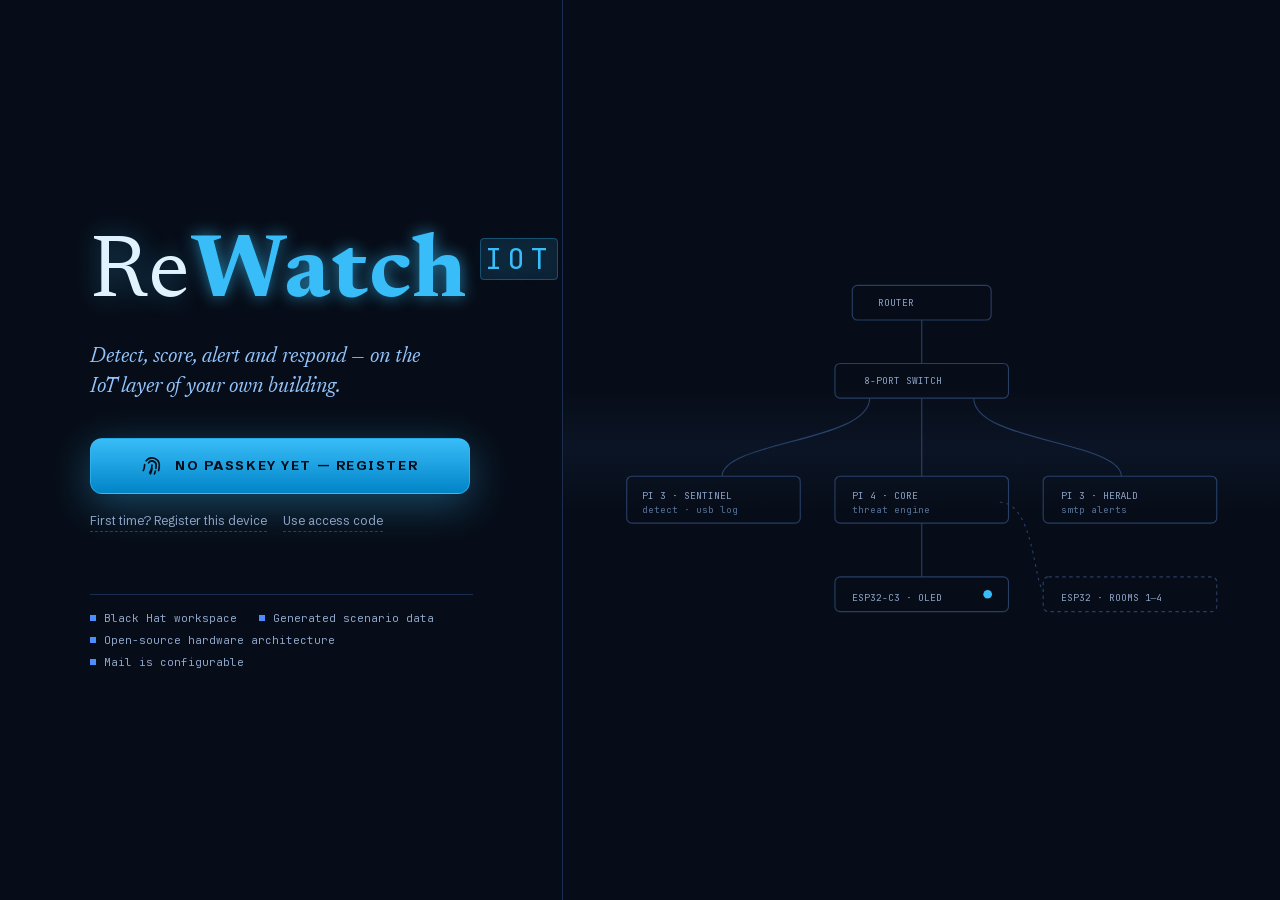
==== commit 45b76999: "rebrand: ReWatch(Iot) everywhere plus open-source/Black Hat presentation pass" ====
--- a/demo/web/index.html
+++ b/demo/web/index.html
@@ -5,7 +5,7 @@
 <meta name="viewport" content="width=device-width,initial-scale=1">
 <meta name="color-scheme" content="dark">
 <meta name="theme-color" content="#070d18">
-<title>ReWatch IoT</title>
+<title>ReWatch(Iot)</title>
 <link rel="icon" href="assets/favicon.svg" type="image/svg+xml">
 <link rel="stylesheet" href="assets/rewatch.css">
 <link rel="stylesheet" href="assets/devices.css">
@@ -35,7 +35,7 @@
     </form>
     <div class="lk-msg" id="lk-msg" role="status"></div>
     <div class="lk-facts">
-      <span>Local recording demo</span><span>Synthetic IoT evidence</span><span>2 × Pi 3 · Pi 4 · 2 × ESP32 design</span><span>Nothing leaves this machine</span>
+      <span>Black Hat workspace</span><span>Generated scenario data</span><span>Open-source hardware architecture</span><span>Mail is configurable</span>
     </div>
   </div>
   <div class="lk-right" aria-hidden="true">
@@ -131,7 +131,7 @@
     <section class="panel p-controls" data-panel="controls" aria-label="Controls">
       <h2><span class="section-number">05</span> Controls <small>operator actions</small></h2>
       <div class="btn-grid">
-        <button class="btn" type="button" id="btn-demo" title="Simulate an AC spike on the Room 1 rig">▶ Simulate · AC start/stop</button>
+        <button class="btn" type="button" id="btn-demo" title="Start or stop the Room 1 AC rig scenario">▶ AC rig · start/stop</button>
         <button class="btn" type="button" id="btn-clear" title="Clear the on-screen feed and reset setpoints — stored evidence is untouched">✕ Clear · reset view</button>
         <button class="btn" type="button" id="btn-export" title="Download the last 5 hours of evidence as Markdown">⭳ Export · logs .md</button>
         <button class="btn" type="button" id="btn-refresh" title="Re-check every device link and the broker">↻ Refresh · recheck links</button>
@@ -152,8 +152,8 @@
         </div>
       </div>
       <p id="mail-status" role="status">E-mail preview only · system summaries every 5 min.</p>
-      <p id="c-note">SIMULATION · discovery 20 s → spike 30 s → ACK 20 s. Refresh reconnects; Replay restarts the scene.</p>
-      <p id="ctl-note" role="status">Buttons act on the running simulation; nothing here deletes stored evidence.</p>
+      <p id="c-note">BLACK HAT · generated data · discovery 20 s → spike 30 s → ACK 20 s. Refresh reconnects; Replay restarts the scene.</p>
+      <p id="ctl-note" role="status">Buttons act on the Black Hat scene; nothing here deletes stored evidence.</p>
     </section>
 
     <!-- 06 ─────────────────────────────────────────────────────────── -->
@@ -171,7 +171,7 @@
     <span>bus <b id="f-rate">0</b> msg/s</span>
     <label class="panel-switch">Panel <select id="panel-select" aria-label="Dashboard panel"><option value="risk">Risk</option><option value="alerts">Alerts</option><option value="blackbox">BlackBox</option><option value="connections">IoT connections</option><option value="controls">Controls</option><option value="details">IoT details</option></select></label>
     <span class="sp"></span>
-    <span id="f-ver">ReWatch IoT</span>
+    <span id="f-ver">ReWatch(Iot)</span>
   </footer>
 </div>
 
--- a/demo/web/assets/rewatch.css
+++ b/demo/web/assets/rewatch.css
@@ -1,4 +1,4 @@
-/* ReWatch IoT — operator console. Self-hosted fonts, no CDN, no framework. */
+/* ReWatch(Iot) — operator console. Self-hosted fonts, no CDN, no framework. */
 @font-face{font-family:"Schibsted Grotesk";src:url("fonts/schibsted-grotesk-var.woff2") format("woff2");font-weight:400 900;font-display:swap}
 @font-face{font-family:"JetBrains Mono";src:url("fonts/jetbrains-mono-var.woff2") format("woff2");font-weight:100 800;font-display:swap}
 @font-face{font-family:"Newsreader";src:url("fonts/newsreader-400.woff2") format("woff2");font-weight:400;font-display:swap}
